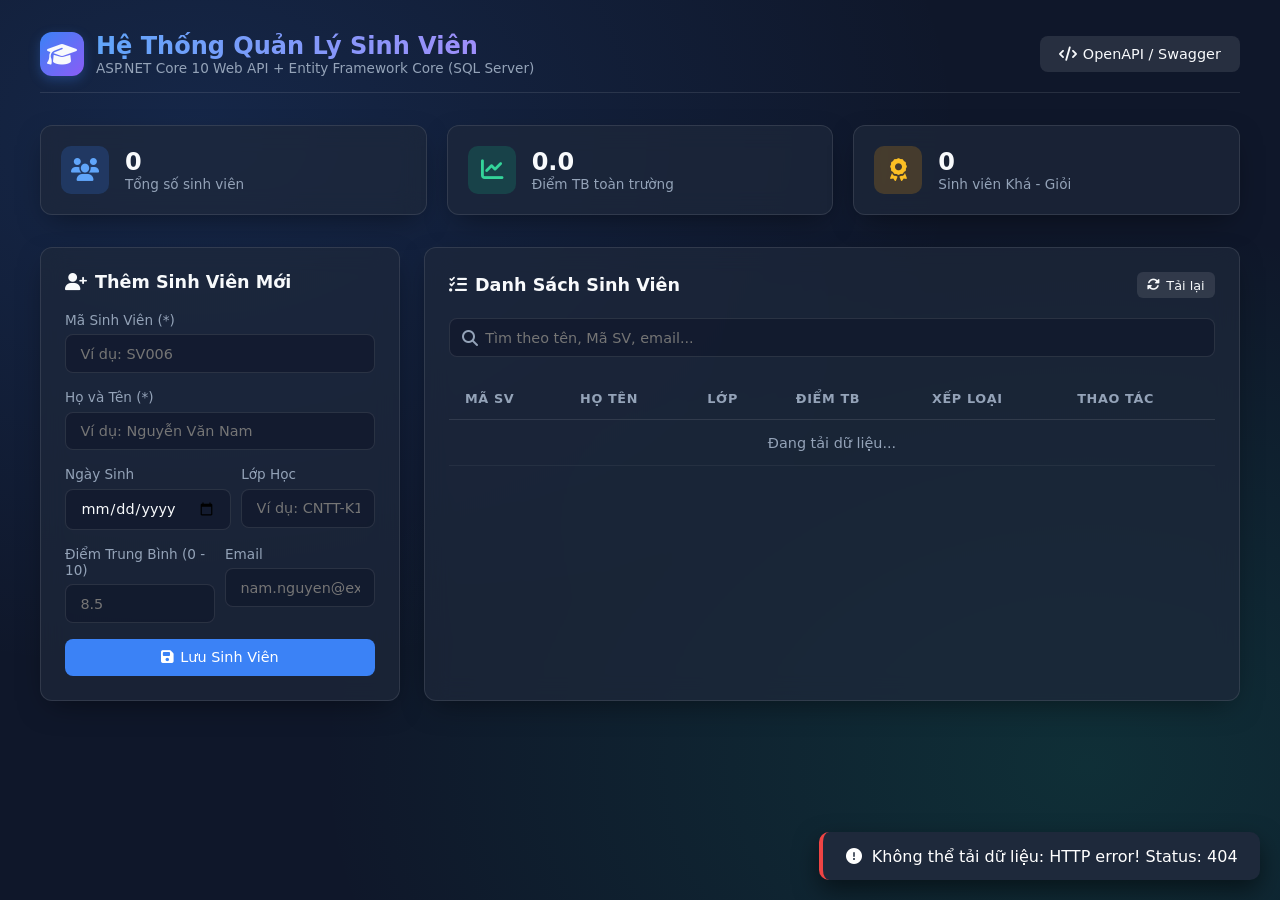
==== wwwroot/index.html @ ba17fbe3 "feature: CURD student backend" ====
<!DOCTYPE html>
<html lang="vi">
<head>
  <meta charset="UTF-8">
  <meta name="viewport" content="width=device-width, initial-scale=1.0">
  <title>Quản Lý Sinh Viên - ASP.NET Core & SQL Server</title>
  <link rel="stylesheet" href="css/style.css">
  <link rel="stylesheet" href="https://cdnjs.cloudflare.com/ajax/libs/font-awesome/6.4.0/css/all.min.css">
</head>
<body>
  <div class="container">
    <!-- Header -->
    <header>
      <div class="brand">
        <div class="brand-icon">
          <i class="fa-solid fa-graduation-cap"></i>
        </div>
        <div class="brand-title">
          <h1>Hệ Thống Quản Lý Sinh Viên</h1>
          <p>ASP.NET Core 10 Web API + Entity Framework Core (SQL Server)</p>
        </div>
      </div>
      <div class="header-actions">
        <a href="/swagger" target="_blank" class="btn btn-secondary">
          <i class="fa-solid fa-code"></i> OpenAPI / Swagger
        </a>
      </div>
    </header>

    <!-- Stats Dashboard -->
    <div class="stats-grid">
      <div class="stat-card">
        <div class="stat-icon blue">
          <i class="fa-solid fa-users"></i>
        </div>
        <div class="stat-info">
          <h3 id="statTotalStudents">0</h3>
          <p>Tổng số sinh viên</p>
        </div>
      </div>
      <div class="stat-card">
        <div class="stat-icon green">
          <i class="fa-solid fa-chart-line"></i>
        </div>
        <div class="stat-info">
          <h3 id="statAvgGrade">0.0</h3>
          <p>Điểm TB toàn trường</p>
        </div>
      </div>
      <div class="stat-card">
        <div class="stat-icon amber">
          <i class="fa-solid fa-award"></i>
        </div>
        <div class="stat-info">
          <h3 id="statGoodStudents">0</h3>
          <p>Sinh viên Khá - Giỏi</p>
        </div>
      </div>
    </div>

    <!-- Main Content Layout -->
    <div class="main-layout">
      <!-- Left Column: Add/Edit Form -->
      <div class="card">
        <div class="card-header">
          <div class="card-title" id="formTitle">
            <i class="fa-solid fa-user-plus"></i> Thêm Sinh Viên Mới
          </div>
          <button type="button" id="btnCancelEdit" class="btn btn-secondary btn-sm" style="display: none;" onclick="resetForm()">
            Hủy sửa
          </button>
        </div>
        
        <form id="studentForm" onsubmit="handleFormSubmit(event)">
          <input type="hidden" id="studentId" value="0">
          
          <div class="form-group">
            <label for="studentCode">Mã Sinh Viên (*)</label>
            <input type="text" id="studentCode" class="form-control" placeholder="Ví dụ: SV006" required>
          </div>
          
          <div class="form-group">
            <label for="fullName">Họ và Tên (*)</label>
            <input type="text" id="fullName" class="form-control" placeholder="Ví dụ: Nguyễn Văn Nam" required>
          </div>
          
          <div class="form-row">
            <div class="form-group">
              <label for="dateOfBirth">Ngày Sinh</label>
              <input type="date" id="dateOfBirth" class="form-control" required>
            </div>
            <div class="form-group">
              <label for="className">Lớp Học</label>
              <input type="text" id="className" class="form-control" placeholder="Ví dụ: CNTT-K15A" required>
            </div>
          </div>
          
          <div class="form-row">
            <div class="form-group">
              <label for="gpa">Điểm Trung Bình (0 - 10)</label>
              <input type="number" step="0.1" min="0" max="10" id="gpa" class="form-control" placeholder="8.5" required>
            </div>
            <div class="form-group">
              <label for="email">Email</label>
              <input type="email" id="email" class="form-control" placeholder="nam.nguyen@example.com">
            </div>
          </div>
          
          <button type="submit" id="btnSubmit" class="btn btn-primary btn-block">
            <i class="fa-solid fa-floppy-disk"></i> Lưu Sinh Viên
          </button>
        </form>
      </div>

      <!-- Right Column: Student List & Search -->
      <div class="card">
        <div class="card-header">
          <div class="card-title">
            <i class="fa-solid fa-list-check"></i> Danh Sách Sinh Viên
          </div>
          <button class="btn btn-secondary btn-sm" onclick="loadStudents()">
            <i class="fa-solid fa-rotate"></i> Tải lại
          </button>
        </div>

        <div class="filter-bar">
          <div class="search-box">
            <i class="fa-solid fa-magnifying-glass search-icon"></i>
            <input type="text" id="searchInput" class="form-control" placeholder="Tìm theo tên, Mã SV, email..." oninput="handleSearch()">
          </div>
        </div>

        <div class="table-container">
          <table>
            <thead>
              <tr>
                <th>Mã SV</th>
                <th>Họ tên</th>
                <th>Lớp</th>
                <th>Điểm TB</th>
                <th>Xếp loại</th>
                <th>Thao tác</th>
              </tr>
            </thead>
            <tbody id="studentTableBody">
              <tr>
                <td colspan="6" style="text-align: center; color: var(--text-muted);">Đang tải dữ liệu...</td>
              </tr>
            </tbody>
          </table>
        </div>
      </div>
    </div>
  </div>

  <div id="toastContainer" class="toast-container"></div>

  <script src="js/app.js"></script>
</body>
</html>
---- wwwroot/css/style.css ----
:root {
  --bg-primary: #0f172a;
  --bg-card: rgba(30, 41, 59, 0.7);
  --bg-card-border: rgba(255, 255, 255, 0.1);
  --text-main: #f8fafc;
  --text-muted: #94a3b8;
  --primary: #3b82f6;
  --primary-hover: #2563eb;
  --success: #10b981;
  --warning: #f59e0b;
  --danger: #ef4444;
  --danger-hover: #dc2626;
  --radius: 12px;
  --shadow: 0 10px 30px -10px rgba(0, 0, 0, 0.5);
}

* {
  box-sizing: border-box;
  margin: 0;
  padding: 0;
  font-family: 'Inter', system-ui, -apple-system, BlinkMacSystemFont, "Segoe UI", Roboto, sans-serif;
}

body {
  background-color: var(--bg-primary);
  background-image: 
    radial-gradient(at 15% 15%, rgba(59, 130, 246, 0.15) 0px, transparent 50%),
    radial-gradient(at 85% 85%, rgba(16, 185, 129, 0.15) 0px, transparent 50%);
  background-attachment: fixed;
  color: var(--text-main);
  min-height: 100vh;
  padding: 2rem 1rem;
}

.container {
  max-width: 1200px;
  margin: 0 auto;
}

header {
  display: flex;
  justify-content: space-between;
  align-items: center;
  margin-bottom: 2rem;
  padding-bottom: 1rem;
  border-bottom: 1px solid var(--bg-card-border);
}

.brand {
  display: flex;
  align-items: center;
  gap: 12px;
}

.brand-icon {
  width: 44px;
  height: 44px;
  background: linear-gradient(135deg, #3b82f6, #8b5cf6);
  border-radius: 12px;
  display: flex;
  align-items: center;
  justify-content: center;
  font-size: 1.5rem;
  box-shadow: 0 4px 12px rgba(59, 130, 246, 0.3);
}

.brand-title h1 {
  font-size: 1.5rem;
  font-weight: 700;
  background: linear-gradient(90deg, #60a5fa, #a78bfa);
  -webkit-background-clip: text;
  -webkit-text-fill-color: transparent;
}

.brand-title p {
  font-size: 0.85rem;
  color: var(--text-muted);
}

.header-actions {
  display: flex;
  gap: 10px;
}

/* Stat Grid */
.stats-grid {
  display: grid;
  grid-template-columns: repeat(auto-fit, minmax(240px, 1fr));
  gap: 1.25rem;
  margin-bottom: 2rem;
}

.stat-card {
  background: var(--bg-card);
  backdrop-filter: blur(12px);
  border: 1px solid var(--bg-card-border);
  border-radius: var(--radius);
  padding: 1.25rem;
  display: flex;
  align-items: center;
  gap: 1rem;
  box-shadow: var(--shadow);
}

.stat-icon {
  width: 48px;
  height: 48px;
  border-radius: 10px;
  display: flex;
  align-items: center;
  justify-content: center;
  font-size: 1.4rem;
}

.stat-icon.blue { background: rgba(59, 130, 246, 0.2); color: #60a5fa; }
.stat-icon.green { background: rgba(16, 185, 129, 0.2); color: #34d399; }
.stat-icon.amber { background: rgba(245, 158, 11, 0.2); color: #fbbf24; }

.stat-info h3 {
  font-size: 1.5rem;
  font-weight: 700;
}

.stat-info p {
  font-size: 0.85rem;
  color: var(--text-muted);
}

/* Main Grid Layout */
.main-layout {
  display: grid;
  grid-template-columns: 360px 1fr;
  gap: 1.5rem;
}

@media (max-width: 900px) {
  .main-layout {
    grid-template-columns: 1fr;
  }
}

/* Card Components */
.card {
  background: var(--bg-card);
  backdrop-filter: blur(12px);
  border: 1px solid var(--bg-card-border);
  border-radius: var(--radius);
  padding: 1.5rem;
  box-shadow: var(--shadow);
}

.card-header {
  display: flex;
  justify-content: space-between;
  align-items: center;
  margin-bottom: 1.25rem;
}

.card-title {
  font-size: 1.1rem;
  font-weight: 600;
  display: flex;
  align-items: center;
  gap: 8px;
}

/* Form Styles */
.form-group {
  margin-bottom: 1rem;
}

.form-group label {
  display: block;
  font-size: 0.85rem;
  font-weight: 500;
  margin-bottom: 0.4rem;
  color: var(--text-muted);
}

.form-control {
  width: 100%;
  padding: 0.65rem 0.9rem;
  background: rgba(15, 23, 42, 0.6);
  border: 1px solid var(--bg-card-border);
  border-radius: 8px;
  color: var(--text-main);
  font-size: 0.9rem;
  transition: all 0.2s;
}

.form-control:focus {
  outline: none;
  border-color: var(--primary);
  box-shadow: 0 0 0 3px rgba(59, 130, 246, 0.2);
}

.form-row {
  display: grid;
  grid-template-columns: 1fr 1fr;
  gap: 10px;
}

/* Buttons */
.btn {
  display: inline-flex;
  align-items: center;
  justify-content: center;
  gap: 6px;
  padding: 0.65rem 1.2rem;
  font-size: 0.9rem;
  font-weight: 500;
  border-radius: 8px;
  border: none;
  cursor: pointer;
  transition: all 0.2s;
  text-decoration: none;
}

.btn-primary {
  background: var(--primary);
  color: white;
}

.btn-primary:hover {
  background: var(--primary-hover);
  transform: translateY(-1px);
}

.btn-secondary {
  background: rgba(255, 255, 255, 0.1);
  color: var(--text-main);
}

.btn-secondary:hover {
  background: rgba(255, 255, 255, 0.15);
}

.btn-danger {
  background: rgba(239, 68, 68, 0.2);
  color: #fca5a5;
  border: 1px solid rgba(239, 68, 68, 0.3);
}

.btn-danger:hover {
  background: var(--danger);
  color: white;
}

.btn-sm {
  padding: 0.35rem 0.65rem;
  font-size: 0.8rem;
  border-radius: 6px;
}

.btn-block {
  width: 100%;
}

/* Table Styles */
.table-container {
  overflow-x: auto;
}

table {
  width: 100%;
  border-collapse: collapse;
  text-align: left;
}

th {
  padding: 0.85rem 1rem;
  font-size: 0.8rem;
  text-transform: uppercase;
  letter-spacing: 0.05em;
  color: var(--text-muted);
  border-bottom: 1px solid var(--bg-card-border);
}

td {
  padding: 0.9rem 1rem;
  font-size: 0.9rem;
  border-bottom: 1px solid rgba(255, 255, 255, 0.05);
}

tr:hover td {
  background: rgba(255, 255, 255, 0.02);
}

.badge {
  display: inline-block;
  padding: 0.25rem 0.6rem;
  border-radius: 20px;
  font-size: 0.75rem;
  font-weight: 600;
}

.badge-excel { background: rgba(16, 185, 129, 0.2); color: #34d399; }
.badge-good { background: rgba(59, 130, 246, 0.2); color: #60a5fa; }
.badge-average { background: rgba(245, 158, 11, 0.2); color: #fbbf24; }
.badge-poor { background: rgba(239, 68, 68, 0.2); color: #fca5a5; }

/* Filter & Search Bar */
.filter-bar {
  display: flex;
  gap: 12px;
  margin-bottom: 1.25rem;
}

.search-box {
  position: relative;
  flex: 1;
}

.search-box input {
  padding-left: 2.2rem;
}

.search-icon {
  position: absolute;
  left: 0.8rem;
  top: 50%;
  transform: translateY(-50%);
  color: var(--text-muted);
}

/* Toast Messages */
.toast-container {
  position: fixed;
  bottom: 20px;
  right: 20px;
  z-index: 1000;
}

.toast {
  background: #1e293b;
  color: white;
  padding: 0.9rem 1.4rem;
  border-radius: 10px;
  border-left: 4px solid var(--primary);
  box-shadow: 0 10px 25px rgba(0,0,0,0.5);
  margin-top: 10px;
  display: flex;
  align-items: center;
  gap: 10px;
  animation: slideIn 0.3s forwards;
}

.toast.success { border-color: var(--success); }
.toast.error { border-color: var(--danger); }

@keyframes slideIn {
  from { transform: translateX(100%); opacity: 0; }
  to { transform: translateX(0); opacity: 1; }
}
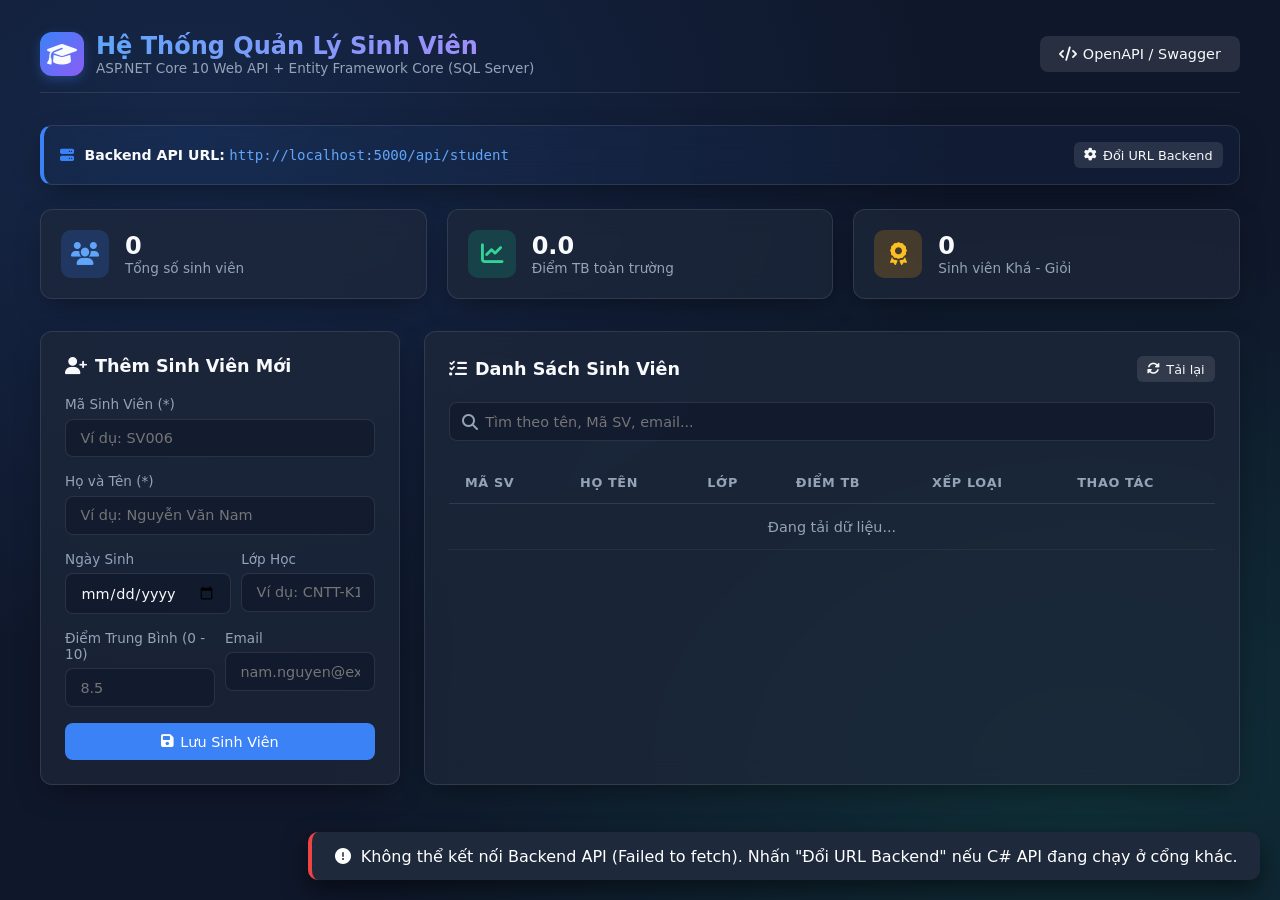
==== commit 560fbd63: "add dynamic Backend API URL UI bar and dynamic Swagger link for Vercel deployment" ====
--- a/wwwroot/index.html
+++ b/wwwroot/index.html
@@ -21,11 +21,26 @@
         </div>
       </div>
       <div class="header-actions">
-        <a href="/swagger" target="_blank" class="btn btn-secondary">
+        <a id="swaggerLink" href="/swagger" target="_blank" class="btn btn-secondary">
           <i class="fa-solid fa-code"></i> OpenAPI / Swagger
         </a>
       </div>
     </header>
+
+    <!-- API Connection Status Bar for Cloud Deployments -->
+    <div id="apiConfigBar" class="card" style="margin-bottom: 1.5rem; padding: 1rem; border-left: 4px solid #3b82f6; background: rgba(59, 130, 246, 0.05);">
+      <div style="display: flex; flex-wrap: wrap; justify-content: space-between; align-items: center; gap: 10px;">
+        <div style="font-size: 0.88rem;">
+          <i class="fa-solid fa-server" style="color: #3b82f6; margin-right: 6px;"></i>
+          <strong>Backend API URL:</strong> <span id="currentApiUrl" style="color: #60a5fa; font-family: monospace;"></span>
+        </div>
+        <div style="display: flex; gap: 8px;">
+          <button class="btn btn-secondary btn-sm" onclick="promptChangeApiUrl()">
+            <i class="fa-solid fa-gear"></i> Đổi URL Backend
+          </button>
+        </div>
+      </div>
+    </div>
 
     <!-- Stats Dashboard -->
     <div class="stats-grid">
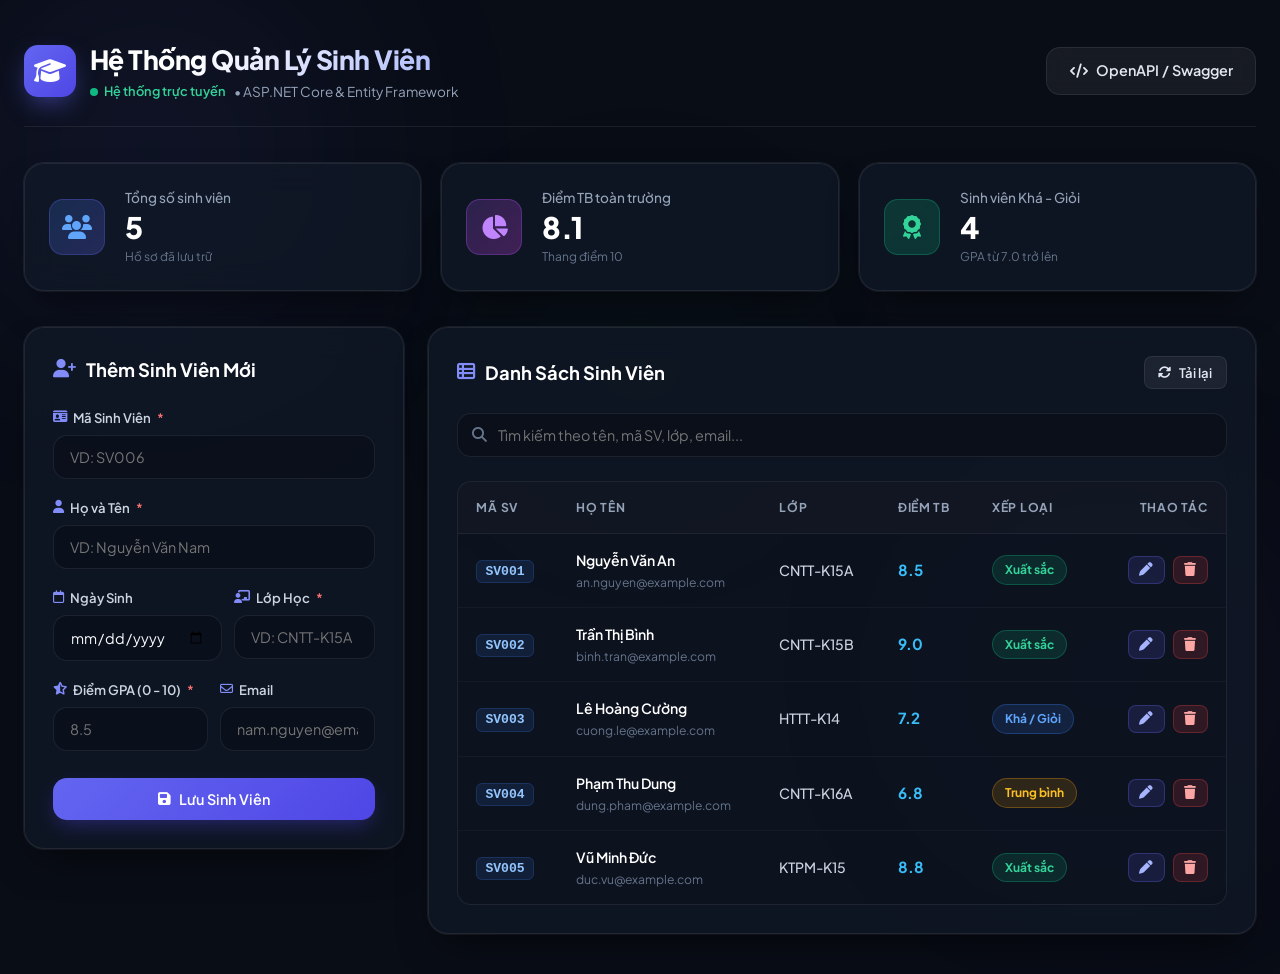
==== commit 8e6a93db: "style: redesign UI with modern glassmorphism aesthetic and remove backend API config bar" ====
--- a/wwwroot/index.html
+++ b/wwwroot/index.html
@@ -3,121 +3,123 @@
 <head>
   <meta charset="UTF-8">
   <meta name="viewport" content="width=device-width, initial-scale=1.0">
-  <title>Quản Lý Sinh Viên - ASP.NET Core & SQL Server</title>
+  <title>Hệ Thống Quản Lý Sinh Viên</title>
+  <link rel="preconnect" href="https://fonts.googleapis.com">
+  <link rel="preconnect" href="https://fonts.gstatic.com" crossorigin>
+  <link href="https://fonts.googleapis.com/css2?family=Plus+Jakarta+Sans:wght@400;500;600;700;800&display=swap" rel="stylesheet">
   <link rel="stylesheet" href="css/style.css">
-  <link rel="stylesheet" href="https://cdnjs.cloudflare.com/ajax/libs/font-awesome/6.4.0/css/all.min.css">
+  <link rel="stylesheet" href="https://cdnjs.cloudflare.com/ajax/libs/font-awesome/6.5.1/css/all.min.css">
 </head>
 <body>
+  <!-- Ambient background glow elements -->
+  <div class="glow-orb glow-1"></div>
+  <div class="glow-orb glow-2"></div>
+  <div class="glow-orb glow-3"></div>
+
   <div class="container">
     <!-- Header -->
-    <header>
+    <header class="app-header">
       <div class="brand">
         <div class="brand-icon">
           <i class="fa-solid fa-graduation-cap"></i>
         </div>
         <div class="brand-title">
           <h1>Hệ Thống Quản Lý Sinh Viên</h1>
-          <p>ASP.NET Core 10 Web API + Entity Framework Core (SQL Server)</p>
+          <p class="subtitle">
+            <span class="live-indicator"><span class="pulse-dot"></span>Hệ thống trực tuyến</span>
+            • ASP.NET Core &amp; Entity Framework
+          </p>
         </div>
       </div>
       <div class="header-actions">
-        <a id="swaggerLink" href="/swagger" target="_blank" class="btn btn-secondary">
+        <a id="swaggerLink" href="/swagger" target="_blank" class="btn btn-glass">
           <i class="fa-solid fa-code"></i> OpenAPI / Swagger
         </a>
       </div>
     </header>
 
-    <!-- API Connection Status Bar for Cloud Deployments -->
-    <div id="apiConfigBar" class="card" style="margin-bottom: 1.5rem; padding: 1rem; border-left: 4px solid #3b82f6; background: rgba(59, 130, 246, 0.05);">
-      <div style="display: flex; flex-wrap: wrap; justify-content: space-between; align-items: center; gap: 10px;">
-        <div style="font-size: 0.88rem;">
-          <i class="fa-solid fa-server" style="color: #3b82f6; margin-right: 6px;"></i>
-          <strong>Backend API URL:</strong> <span id="currentApiUrl" style="color: #60a5fa; font-family: monospace;"></span>
+    <!-- Stats Dashboard -->
+    <section class="stats-grid" aria-label="Thống kê">
+      <div class="stat-card">
+        <div class="stat-icon-wrapper blue">
+          <i class="fa-solid fa-users"></i>
         </div>
-        <div style="display: flex; gap: 8px;">
-          <button class="btn btn-secondary btn-sm" onclick="promptChangeApiUrl()">
-            <i class="fa-solid fa-gear"></i> Đổi URL Backend
-          </button>
+        <div class="stat-content">
+          <span class="stat-label">Tổng số sinh viên</span>
+          <div class="stat-number" id="statTotalStudents">0</div>
+          <span class="stat-sub">Hồ sơ đã lưu trữ</span>
         </div>
       </div>
-    </div>
 
-    <!-- Stats Dashboard -->
-    <div class="stats-grid">
       <div class="stat-card">
-        <div class="stat-icon blue">
-          <i class="fa-solid fa-users"></i>
+        <div class="stat-icon-wrapper purple">
+          <i class="fa-solid fa-chart-pie"></i>
         </div>
-        <div class="stat-info">
-          <h3 id="statTotalStudents">0</h3>
-          <p>Tổng số sinh viên</p>
+        <div class="stat-content">
+          <span class="stat-label">Điểm TB toàn trường</span>
+          <div class="stat-number" id="statAvgGrade">0.0</div>
+          <span class="stat-sub">Thang điểm 10</span>
         </div>
       </div>
+
       <div class="stat-card">
-        <div class="stat-icon green">
-          <i class="fa-solid fa-chart-line"></i>
+        <div class="stat-icon-wrapper emerald">
+          <i class="fa-solid fa-award"></i>
         </div>
-        <div class="stat-info">
-          <h3 id="statAvgGrade">0.0</h3>
-          <p>Điểm TB toàn trường</p>
+        <div class="stat-content">
+          <span class="stat-label">Sinh viên Khá - Giỏi</span>
+          <div class="stat-number" id="statGoodStudents">0</div>
+          <span class="stat-sub">GPA từ 7.0 trở lên</span>
         </div>
       </div>
-      <div class="stat-card">
-        <div class="stat-icon amber">
-          <i class="fa-solid fa-award"></i>
-        </div>
-        <div class="stat-info">
-          <h3 id="statGoodStudents">0</h3>
-          <p>Sinh viên Khá - Giỏi</p>
-        </div>
-      </div>
-    </div>
+    </section>
 
     <!-- Main Content Layout -->
-    <div class="main-layout">
+    <main class="main-layout">
       <!-- Left Column: Add/Edit Form -->
-      <div class="card">
+      <section class="glass-card form-section">
         <div class="card-header">
           <div class="card-title" id="formTitle">
-            <i class="fa-solid fa-user-plus"></i> Thêm Sinh Viên Mới
+            <i class="fa-solid fa-user-plus"></i>
+            <span>Thêm Sinh Viên Mới</span>
           </div>
           <button type="button" id="btnCancelEdit" class="btn btn-secondary btn-sm" style="display: none;" onclick="resetForm()">
-            Hủy sửa
+            <i class="fa-solid fa-xmark"></i> Hủy
           </button>
         </div>
         
-        <form id="studentForm" onsubmit="handleFormSubmit(event)">
+        <form id="studentForm" onsubmit="handleFormSubmit(event)" autocomplete="off">
           <input type="hidden" id="studentId" value="0">
           
           <div class="form-group">
-            <label for="studentCode">Mã Sinh Viên (*)</label>
-            <input type="text" id="studentCode" class="form-control" placeholder="Ví dụ: SV006" required>
+            <label for="studentCode"><i class="fa-solid fa-id-card"></i> Mã Sinh Viên <span class="required">*</span></label>
+            <input type="text" id="studentCode" class="form-control" placeholder="VD: SV006" required>
           </div>
           
           <div class="form-group">
-            <label for="fullName">Họ và Tên (*)</label>
-            <input type="text" id="fullName" class="form-control" placeholder="Ví dụ: Nguyễn Văn Nam" required>
+            <label for="fullName"><i class="fa-solid fa-user"></i> Họ và Tên <span class="required">*</span></label>
+            <input type="text" id="fullName" class="form-control" placeholder="VD: Nguyễn Văn Nam" required>
           </div>
           
           <div class="form-row">
             <div class="form-group">
-              <label for="dateOfBirth">Ngày Sinh</label>
+              <label for="dateOfBirth"><i class="fa-regular fa-calendar"></i> Ngày Sinh</label>
               <input type="date" id="dateOfBirth" class="form-control" required>
             </div>
             <div class="form-group">
-              <label for="className">Lớp Học</label>
-              <input type="text" id="className" class="form-control" placeholder="Ví dụ: CNTT-K15A" required>
+              <label for="className"><i class="fa-solid fa-chalkboard-user"></i> Lớp Học <span class="required">*</span></label>
+              <input type="text" id="className" class="form-control" placeholder="VD: CNTT-K15A" required>
             </div>
           </div>
           
           <div class="form-row">
             <div class="form-group">
-              <label for="gpa">Điểm Trung Bình (0 - 10)</label>
+              <label for="gpa"><i class="fa-solid fa-star-half-stroke"></i> Điểm GPA (0 - 10) <span class="required">*</span></label>
               <input type="number" step="0.1" min="0" max="10" id="gpa" class="form-control" placeholder="8.5" required>
             </div>
             <div class="form-group">
-              <label for="email">Email</label>
-              <input type="email" id="email" class="form-control" placeholder="nam.nguyen@example.com">
+              <label for="email"><i class="fa-regular fa-envelope"></i> Email</label>
+              <input type="email" id="email" class="form-control" placeholder="nam.nguyen@email.com">
             </div>
           </div>
           
@@ -125,15 +127,16 @@
             <i class="fa-solid fa-floppy-disk"></i> Lưu Sinh Viên
           </button>
         </form>
-      </div>
+      </section>
 
       <!-- Right Column: Student List & Search -->
-      <div class="card">
+      <section class="glass-card table-section">
         <div class="card-header">
           <div class="card-title">
-            <i class="fa-solid fa-list-check"></i> Danh Sách Sinh Viên
+            <i class="fa-solid fa-table-list"></i>
+            <span>Danh Sách Sinh Viên</span>
           </div>
-          <button class="btn btn-secondary btn-sm" onclick="loadStudents()">
+          <button class="btn btn-glass btn-sm" onclick="loadStudents()" title="Tải lại dữ liệu">
             <i class="fa-solid fa-rotate"></i> Tải lại
           </button>
         </div>
@@ -141,7 +144,7 @@
         <div class="filter-bar">
           <div class="search-box">
             <i class="fa-solid fa-magnifying-glass search-icon"></i>
-            <input type="text" id="searchInput" class="form-control" placeholder="Tìm theo tên, Mã SV, email..." oninput="handleSearch()">
+            <input type="text" id="searchInput" class="form-control" placeholder="Tìm kiếm theo tên, mã SV, lớp, email..." oninput="handleSearch()">
           </div>
         </div>
 
@@ -150,22 +153,24 @@
             <thead>
               <tr>
                 <th>Mã SV</th>
-                <th>Họ tên</th>
+                <th>Họ Tên</th>
                 <th>Lớp</th>
                 <th>Điểm TB</th>
-                <th>Xếp loại</th>
-                <th>Thao tác</th>
+                <th>Xếp Loại</th>
+                <th style="text-align: right;">Thao Tác</th>
               </tr>
             </thead>
             <tbody id="studentTableBody">
               <tr>
-                <td colspan="6" style="text-align: center; color: var(--text-muted);">Đang tải dữ liệu...</td>
+                <td colspan="6" class="loading-state">
+                  <i class="fa-solid fa-spinner fa-spin"></i> Đang tải dữ liệu...
+                </td>
               </tr>
             </tbody>
           </table>
         </div>
-      </div>
-    </div>
+      </section>
+    </main>
   </div>
 
   <div id="toastContainer" class="toast-container"></div>
--- a/wwwroot/css/style.css
+++ b/wwwroot/css/style.css
@@ -1,264 +1,484 @@
 :root {
-  --bg-primary: #0f172a;
-  --bg-card: rgba(30, 41, 59, 0.7);
-  --bg-card-border: rgba(255, 255, 255, 0.1);
+  --bg-dark: #090d16;
+  --bg-card: rgba(17, 24, 39, 0.75);
+  --bg-card-hover: rgba(26, 36, 56, 0.85);
+  --border-subtle: rgba(255, 255, 255, 0.08);
+  --border-focus: rgba(99, 102, 241, 0.5);
+
   --text-main: #f8fafc;
   --text-muted: #94a3b8;
-  --primary: #3b82f6;
-  --primary-hover: #2563eb;
+  --text-dim: #64748b;
+
+  --primary: #4f46e5;
+  --primary-gradient: linear-gradient(135deg, #6366f1 0%, #4f46e5 100%);
+  --primary-hover: #4338ca;
+  --accent-blue: #38bdf8;
+  --accent-purple: #a855f7;
+  --accent-emerald: #10b981;
+
   --success: #10b981;
   --warning: #f59e0b;
   --danger: #ef4444;
-  --danger-hover: #dc2626;
-  --radius: 12px;
-  --shadow: 0 10px 30px -10px rgba(0, 0, 0, 0.5);
+
+  --radius-sm: 8px;
+  --radius-md: 14px;
+  --radius-lg: 20px;
+  --radius-full: 9999px;
+
+  --shadow-card: 0 20px 40px -15px rgba(0, 0, 0, 0.6), 0 0 0 1px var(--border-subtle);
+  --shadow-btn: 0 8px 20px -4px rgba(79, 70, 229, 0.4);
 }
 
 * {
   box-sizing: border-box;
   margin: 0;
   padding: 0;
-  font-family: 'Inter', system-ui, -apple-system, BlinkMacSystemFont, "Segoe UI", Roboto, sans-serif;
+  font-family: 'Plus Jakarta Sans', system-ui, -apple-system, BlinkMacSystemFont, "Segoe UI", Roboto, sans-serif;
 }
 
 body {
-  background-color: var(--bg-primary);
-  background-image: 
-    radial-gradient(at 15% 15%, rgba(59, 130, 246, 0.15) 0px, transparent 50%),
-    radial-gradient(at 85% 85%, rgba(16, 185, 129, 0.15) 0px, transparent 50%);
-  background-attachment: fixed;
+  background-color: var(--bg-dark);
   color: var(--text-main);
   min-height: 100vh;
-  padding: 2rem 1rem;
+  padding: 2.5rem 1.5rem;
+  position: relative;
+  overflow-x: hidden;
+  line-height: 1.5;
+}
+
+/* Ambient Animated Glows */
+.glow-orb {
+  position: fixed;
+  border-radius: 50%;
+  filter: blur(120px);
+  pointer-events: none;
+  z-index: 0;
+  opacity: 0.4;
+}
+
+.glow-1 {
+  width: 500px;
+  height: 500px;
+  background: radial-gradient(circle, rgba(99, 102, 241, 0.4), transparent 70%);
+  top: -100px;
+  left: -100px;
+}
+
+.glow-2 {
+  width: 450px;
+  height: 450px;
+  background: radial-gradient(circle, rgba(168, 85, 247, 0.3), transparent 70%);
+  bottom: 0px;
+  right: -50px;
+}
+
+.glow-3 {
+  width: 350px;
+  height: 350px;
+  background: radial-gradient(circle, rgba(16, 185, 129, 0.2), transparent 70%);
+  top: 40%;
+  left: 50%;
+  transform: translate(-50%, -50%);
 }
 
 .container {
-  max-width: 1200px;
+  max-width: 1240px;
   margin: 0 auto;
-}
-
-header {
+  position: relative;
+  z-index: 1;
+}
+
+/* ─── HEADER ─────────────────────────────────────────────────────────── */
+
+.app-header {
   display: flex;
   justify-content: space-between;
   align-items: center;
-  margin-bottom: 2rem;
-  padding-bottom: 1rem;
-  border-bottom: 1px solid var(--bg-card-border);
+  margin-bottom: 2.25rem;
+  padding-bottom: 1.5rem;
+  border-bottom: 1px solid var(--border-subtle);
+  flex-wrap: wrap;
+  gap: 1.25rem;
 }
 
 .brand {
   display: flex;
   align-items: center;
-  gap: 12px;
+  gap: 14px;
 }
 
 .brand-icon {
-  width: 44px;
-  height: 44px;
-  background: linear-gradient(135deg, #3b82f6, #8b5cf6);
-  border-radius: 12px;
+  width: 52px;
+  height: 52px;
+  background: var(--primary-gradient);
+  border-radius: var(--radius-md);
+  display: flex;
+  align-items: center;
+  justify-content: center;
+  font-size: 1.6rem;
+  color: #fff;
+  box-shadow: 0 10px 25px -5px rgba(99, 102, 241, 0.5);
+}
+
+.brand-title h1 {
+  font-size: 1.65rem;
+  font-weight: 800;
+  letter-spacing: -0.02em;
+  background: linear-gradient(135deg, #ffffff 30%, #a5b4fc 100%);
+  -webkit-background-clip: text;
+  -webkit-text-fill-color: transparent;
+}
+
+.brand-title .subtitle {
+  font-size: 0.85rem;
+  color: var(--text-muted);
+  display: flex;
+  align-items: center;
+  gap: 8px;
+  margin-top: 2px;
+}
+
+.live-indicator {
+  display: inline-flex;
+  align-items: center;
+  gap: 6px;
+  color: #34d399;
+  font-weight: 600;
+  font-size: 0.8rem;
+}
+
+.pulse-dot {
+  width: 8px;
+  height: 8px;
+  background-color: #10b981;
+  border-radius: 50%;
+  display: inline-block;
+  box-shadow: 0 0 0 0 rgba(16, 185, 129, 0.7);
+  animation: pulse 2s infinite;
+}
+
+@keyframes pulse {
+  0% { transform: scale(0.95); box-shadow: 0 0 0 0 rgba(16, 185, 129, 0.7); }
+  70% { transform: scale(1); box-shadow: 0 0 0 8px rgba(16, 185, 129, 0); }
+  100% { transform: scale(0.95); box-shadow: 0 0 0 0 rgba(16, 185, 129, 0); }
+}
+
+/* ─── STATS DASHBOARD ────────────────────────────────────────────────── */
+
+.stats-grid {
+  display: grid;
+  grid-template-columns: repeat(auto-fit, minmax(280px, 1fr));
+  gap: 1.25rem;
+  margin-bottom: 2.25rem;
+}
+
+.stat-card {
+  background: var(--bg-card);
+  backdrop-filter: blur(16px);
+  -webkit-backdrop-filter: blur(16px);
+  border: 1px solid var(--border-subtle);
+  border-radius: var(--radius-lg);
+  padding: 1.5rem;
+  display: flex;
+  align-items: center;
+  gap: 1.25rem;
+  box-shadow: var(--shadow-card);
+  transition: all 0.3s cubic-bezier(0.16, 1, 0.3, 1);
+}
+
+.stat-card:hover {
+  transform: translateY(-3px);
+  border-color: rgba(255, 255, 255, 0.15);
+  box-shadow: 0 25px 50px -12px rgba(0, 0, 0, 0.7);
+}
+
+.stat-icon-wrapper {
+  width: 56px;
+  height: 56px;
+  border-radius: var(--radius-md);
   display: flex;
   align-items: center;
   justify-content: center;
   font-size: 1.5rem;
-  box-shadow: 0 4px 12px rgba(59, 130, 246, 0.3);
-}
-
-.brand-title h1 {
-  font-size: 1.5rem;
-  font-weight: 700;
-  background: linear-gradient(90deg, #60a5fa, #a78bfa);
-  -webkit-background-clip: text;
-  -webkit-text-fill-color: transparent;
-}
-
-.brand-title p {
+  flex-shrink: 0;
+}
+
+.stat-icon-wrapper.blue {
+  background: linear-gradient(135deg, rgba(59, 130, 246, 0.2), rgba(99, 102, 241, 0.25));
+  color: #60a5fa;
+  border: 1px solid rgba(99, 102, 241, 0.3);
+}
+
+.stat-icon-wrapper.purple {
+  background: linear-gradient(135deg, rgba(168, 85, 247, 0.2), rgba(217, 70, 239, 0.25));
+  color: #c084fc;
+  border: 1px solid rgba(168, 85, 247, 0.3);
+}
+
+.stat-icon-wrapper.emerald {
+  background: linear-gradient(135deg, rgba(16, 185, 129, 0.2), rgba(5, 150, 105, 0.25));
+  color: #34d399;
+  border: 1px solid rgba(16, 185, 129, 0.3);
+}
+
+.stat-content {
+  display: flex;
+  flex-direction: column;
+}
+
+.stat-label {
   font-size: 0.85rem;
+  font-weight: 500;
   color: var(--text-muted);
 }
 
-.header-actions {
-  display: flex;
-  gap: 10px;
-}
-
-/* Stat Grid */
-.stats-grid {
-  display: grid;
-  grid-template-columns: repeat(auto-fit, minmax(240px, 1fr));
-  gap: 1.25rem;
-  margin-bottom: 2rem;
-}
-
-.stat-card {
-  background: var(--bg-card);
-  backdrop-filter: blur(12px);
-  border: 1px solid var(--bg-card-border);
-  border-radius: var(--radius);
-  padding: 1.25rem;
-  display: flex;
-  align-items: center;
-  gap: 1rem;
-  box-shadow: var(--shadow);
-}
-
-.stat-icon {
-  width: 48px;
-  height: 48px;
-  border-radius: 10px;
-  display: flex;
-  align-items: center;
-  justify-content: center;
-  font-size: 1.4rem;
-}
-
-.stat-icon.blue { background: rgba(59, 130, 246, 0.2); color: #60a5fa; }
-.stat-icon.green { background: rgba(16, 185, 129, 0.2); color: #34d399; }
-.stat-icon.amber { background: rgba(245, 158, 11, 0.2); color: #fbbf24; }
-
-.stat-info h3 {
-  font-size: 1.5rem;
-  font-weight: 700;
-}
-
-.stat-info p {
-  font-size: 0.85rem;
-  color: var(--text-muted);
-}
-
-/* Main Grid Layout */
+.stat-number {
+  font-size: 1.85rem;
+  font-weight: 800;
+  color: #ffffff;
+  line-height: 1.2;
+  margin: 2px 0;
+  letter-spacing: -0.02em;
+}
+
+.stat-sub {
+  font-size: 0.75rem;
+  color: var(--text-dim);
+}
+
+/* ─── MAIN LAYOUT ─────────────────────────────────────────────────────── */
+
 .main-layout {
   display: grid;
-  grid-template-columns: 360px 1fr;
+  grid-template-columns: 380px 1fr;
   gap: 1.5rem;
-}
-
-@media (max-width: 900px) {
+  align-items: start;
+}
+
+@media (max-width: 960px) {
   .main-layout {
     grid-template-columns: 1fr;
   }
 }
 
-/* Card Components */
-.card {
+/* ─── GLASS CARDS ─────────────────────────────────────────────────────── */
+
+.glass-card {
   background: var(--bg-card);
-  backdrop-filter: blur(12px);
-  border: 1px solid var(--bg-card-border);
-  border-radius: var(--radius);
-  padding: 1.5rem;
-  box-shadow: var(--shadow);
+  backdrop-filter: blur(16px);
+  -webkit-backdrop-filter: blur(16px);
+  border: 1px solid var(--border-subtle);
+  border-radius: var(--radius-lg);
+  padding: 1.75rem;
+  box-shadow: var(--shadow-card);
 }
 
 .card-header {
   display: flex;
   justify-content: space-between;
   align-items: center;
-  margin-bottom: 1.25rem;
+  margin-bottom: 1.5rem;
 }
 
 .card-title {
-  font-size: 1.1rem;
+  font-size: 1.15rem;
+  font-weight: 700;
+  display: flex;
+  align-items: center;
+  gap: 10px;
+  color: #ffffff;
+}
+
+.card-title i {
+  color: #818cf8;
+}
+
+/* ─── FORMS ───────────────────────────────────────────────────────────── */
+
+.form-group {
+  margin-bottom: 1.15rem;
+}
+
+.form-group label {
+  display: flex;
+  align-items: center;
+  gap: 6px;
+  font-size: 0.82rem;
   font-weight: 600;
-  display: flex;
-  align-items: center;
-  gap: 8px;
-}
-
-/* Form Styles */
-.form-group {
-  margin-bottom: 1rem;
-}
-
-.form-group label {
-  display: block;
-  font-size: 0.85rem;
-  font-weight: 500;
-  margin-bottom: 0.4rem;
-  color: var(--text-muted);
+  margin-bottom: 0.5rem;
+  color: #cbd5e1;
+}
+
+.form-group label i {
+  color: #818cf8;
+  font-size: 0.8rem;
+}
+
+.required {
+  color: #f87171;
 }
 
 .form-control {
   width: 100%;
-  padding: 0.65rem 0.9rem;
-  background: rgba(15, 23, 42, 0.6);
-  border: 1px solid var(--bg-card-border);
-  border-radius: 8px;
+  padding: 0.75rem 1rem;
+  background: rgba(10, 15, 26, 0.7);
+  border: 1px solid var(--border-subtle);
+  border-radius: var(--radius-md);
   color: var(--text-main);
   font-size: 0.9rem;
-  transition: all 0.2s;
+  font-family: inherit;
+  transition: all 0.2s ease;
+}
+
+.form-control:hover {
+  border-color: rgba(255, 255, 255, 0.15);
 }
 
 .form-control:focus {
   outline: none;
-  border-color: var(--primary);
-  box-shadow: 0 0 0 3px rgba(59, 130, 246, 0.2);
+  background: rgba(10, 15, 26, 0.9);
+  border-color: #6366f1;
+  box-shadow: 0 0 0 3px rgba(99, 102, 241, 0.25);
 }
 
 .form-row {
   display: grid;
   grid-template-columns: 1fr 1fr;
-  gap: 10px;
-}
-
-/* Buttons */
+  gap: 12px;
+}
+
+/* ─── BUTTONS ─────────────────────────────────────────────────────────── */
+
 .btn {
   display: inline-flex;
   align-items: center;
   justify-content: center;
-  gap: 6px;
-  padding: 0.65rem 1.2rem;
+  gap: 8px;
+  padding: 0.75rem 1.4rem;
   font-size: 0.9rem;
-  font-weight: 500;
-  border-radius: 8px;
+  font-weight: 600;
+  font-family: inherit;
+  border-radius: var(--radius-md);
   border: none;
   cursor: pointer;
-  transition: all 0.2s;
+  transition: all 0.25s cubic-bezier(0.16, 1, 0.3, 1);
   text-decoration: none;
 }
 
 .btn-primary {
-  background: var(--primary);
-  color: white;
+  background: var(--primary-gradient);
+  color: #ffffff;
+  box-shadow: var(--shadow-btn);
 }
 
 .btn-primary:hover {
-  background: var(--primary-hover);
-  transform: translateY(-1px);
+  background: linear-gradient(135deg, #4f46e5 0%, #4338ca 100%);
+  transform: translateY(-2px);
+  box-shadow: 0 12px 24px -4px rgba(79, 70, 229, 0.5);
+}
+
+.btn-primary:active {
+  transform: translateY(0);
+}
+
+.btn-glass {
+  background: rgba(255, 255, 255, 0.06);
+  color: #e2e8f0;
+  border: 1px solid var(--border-subtle);
+  backdrop-filter: blur(8px);
+}
+
+.btn-glass:hover {
+  background: rgba(255, 255, 255, 0.12);
+  color: #ffffff;
+  border-color: rgba(255, 255, 255, 0.2);
 }
 
 .btn-secondary {
-  background: rgba(255, 255, 255, 0.1);
-  color: var(--text-main);
+  background: rgba(255, 255, 255, 0.08);
+  color: #cbd5e1;
 }
 
 .btn-secondary:hover {
-  background: rgba(255, 255, 255, 0.15);
-}
-
-.btn-danger {
-  background: rgba(239, 68, 68, 0.2);
+  background: rgba(255, 255, 255, 0.14);
+  color: #fff;
+}
+
+.btn-action-edit {
+  background: rgba(99, 102, 241, 0.15);
+  color: #a5b4fc;
+  border: 1px solid rgba(99, 102, 241, 0.3);
+  padding: 0.4rem 0.65rem;
+  border-radius: var(--radius-sm);
+  font-size: 0.85rem;
+}
+
+.btn-action-edit:hover {
+  background: #6366f1;
+  color: #ffffff;
+  transform: scale(1.05);
+}
+
+.btn-action-delete {
+  background: rgba(239, 68, 68, 0.15);
   color: #fca5a5;
   border: 1px solid rgba(239, 68, 68, 0.3);
-}
-
-.btn-danger:hover {
-  background: var(--danger);
-  color: white;
+  padding: 0.4rem 0.65rem;
+  border-radius: var(--radius-sm);
+  font-size: 0.85rem;
+}
+
+.btn-action-delete:hover {
+  background: #ef4444;
+  color: #ffffff;
+  transform: scale(1.05);
 }
 
 .btn-sm {
-  padding: 0.35rem 0.65rem;
-  font-size: 0.8rem;
-  border-radius: 6px;
+  padding: 0.45rem 0.85rem;
+  font-size: 0.82rem;
+  border-radius: var(--radius-sm);
 }
 
 .btn-block {
   width: 100%;
-}
-
-/* Table Styles */
+  margin-top: 0.5rem;
+}
+
+/* ─── SEARCH & FILTER ─────────────────────────────────────────────────── */
+
+.filter-bar {
+  display: flex;
+  gap: 12px;
+  margin-bottom: 1.5rem;
+}
+
+.search-box {
+  position: relative;
+  flex: 1;
+}
+
+.search-box input {
+  padding-left: 2.5rem;
+  background: rgba(10, 15, 26, 0.8);
+}
+
+.search-icon {
+  position: absolute;
+  left: 0.95rem;
+  top: 50%;
+  transform: translateY(-50%);
+  color: var(--text-dim);
+  font-size: 0.95rem;
+}
+
+/* ─── TABLE ───────────────────────────────────────────────────────────── */
+
 .table-container {
   overflow-x: auto;
+  border-radius: var(--radius-md);
+  border: 1px solid var(--border-subtle);
+  background: rgba(10, 15, 26, 0.4);
 }
 
 table {
@@ -268,87 +488,140 @@
 }
 
 th {
-  padding: 0.85rem 1rem;
-  font-size: 0.8rem;
+  padding: 1rem 1.15rem;
+  font-size: 0.76rem;
+  font-weight: 700;
   text-transform: uppercase;
-  letter-spacing: 0.05em;
+  letter-spacing: 0.06em;
   color: var(--text-muted);
-  border-bottom: 1px solid var(--bg-card-border);
+  background: rgba(255, 255, 255, 0.02);
+  border-bottom: 1px solid var(--border-subtle);
 }
 
 td {
-  padding: 0.9rem 1rem;
-  font-size: 0.9rem;
-  border-bottom: 1px solid rgba(255, 255, 255, 0.05);
+  padding: 1rem 1.15rem;
+  font-size: 0.88rem;
+  border-bottom: 1px solid rgba(255, 255, 255, 0.04);
+  vertical-align: middle;
+}
+
+tr:last-child td {
+  border-bottom: none;
 }
 
 tr:hover td {
-  background: rgba(255, 255, 255, 0.02);
-}
+  background: rgba(255, 255, 255, 0.03);
+}
+
+.student-code-badge {
+  font-family: ui-monospace, SFMono-Regular, Menlo, Monaco, Consolas, monospace;
+  font-weight: 700;
+  color: #93c5fd;
+  background: rgba(59, 130, 246, 0.12);
+  padding: 0.2rem 0.5rem;
+  border-radius: 6px;
+  font-size: 0.82rem;
+  border: 1px solid rgba(59, 130, 246, 0.2);
+}
+
+.student-name {
+  font-weight: 600;
+  color: #ffffff;
+}
+
+.student-email {
+  font-size: 0.76rem;
+  color: var(--text-dim);
+  margin-top: 2px;
+}
+
+.student-gpa {
+  font-weight: 700;
+  font-size: 0.95rem;
+  color: #38bdf8;
+}
+
+/* ─── BADGES ──────────────────────────────────────────────────────────── */
 
 .badge {
-  display: inline-block;
-  padding: 0.25rem 0.6rem;
-  border-radius: 20px;
+  display: inline-flex;
+  align-items: center;
+  gap: 5px;
+  padding: 0.3rem 0.75rem;
+  border-radius: var(--radius-full);
   font-size: 0.75rem;
-  font-weight: 600;
-}
-
-.badge-excel { background: rgba(16, 185, 129, 0.2); color: #34d399; }
-.badge-good { background: rgba(59, 130, 246, 0.2); color: #60a5fa; }
-.badge-average { background: rgba(245, 158, 11, 0.2); color: #fbbf24; }
-.badge-poor { background: rgba(239, 68, 68, 0.2); color: #fca5a5; }
-
-/* Filter & Search Bar */
-.filter-bar {
-  display: flex;
-  gap: 12px;
-  margin-bottom: 1.25rem;
-}
-
-.search-box {
-  position: relative;
-  flex: 1;
-}
-
-.search-box input {
-  padding-left: 2.2rem;
-}
-
-.search-icon {
-  position: absolute;
-  left: 0.8rem;
-  top: 50%;
-  transform: translateY(-50%);
+  font-weight: 700;
+}
+
+.badge-excel {
+  background: rgba(16, 185, 129, 0.15);
+  color: #34d399;
+  border: 1px solid rgba(16, 185, 129, 0.3);
+}
+
+.badge-good {
+  background: rgba(59, 130, 246, 0.15);
+  color: #60a5fa;
+  border: 1px solid rgba(59, 130, 246, 0.3);
+}
+
+.badge-average {
+  background: rgba(245, 158, 11, 0.15);
+  color: #fbbf24;
+  border: 1px solid rgba(245, 158, 11, 0.3);
+}
+
+.badge-poor {
+  background: rgba(239, 68, 68, 0.15);
+  color: #f87171;
+  border: 1px solid rgba(239, 68, 68, 0.3);
+}
+
+.actions-cell {
+  display: flex;
+  justify-content: flex-end;
+  gap: 8px;
+}
+
+.loading-state, .empty-state {
+  text-align: center;
+  padding: 3rem 1rem !important;
   color: var(--text-muted);
 }
 
-/* Toast Messages */
+/* ─── TOAST NOTIFICATIONS ─────────────────────────────────────────────── */
+
 .toast-container {
   position: fixed;
-  bottom: 20px;
-  right: 20px;
+  bottom: 24px;
+  right: 24px;
   z-index: 1000;
+  display: flex;
+  flex-direction: column;
+  gap: 10px;
 }
 
 .toast {
-  background: #1e293b;
-  color: white;
+  background: rgba(17, 24, 39, 0.95);
+  backdrop-filter: blur(12px);
+  color: #ffffff;
   padding: 0.9rem 1.4rem;
-  border-radius: 10px;
-  border-left: 4px solid var(--primary);
-  box-shadow: 0 10px 25px rgba(0,0,0,0.5);
-  margin-top: 10px;
-  display: flex;
-  align-items: center;
-  gap: 10px;
-  animation: slideIn 0.3s forwards;
-}
-
-.toast.success { border-color: var(--success); }
-.toast.error { border-color: var(--danger); }
-
-@keyframes slideIn {
-  from { transform: translateX(100%); opacity: 0; }
+  border-radius: var(--radius-md);
+  box-shadow: 0 15px 35px -5px rgba(0, 0, 0, 0.7), 0 0 0 1px var(--border-subtle);
+  display: flex;
+  align-items: center;
+  gap: 12px;
+  font-size: 0.88rem;
+  font-weight: 500;
+  animation: toastSlideIn 0.35s cubic-bezier(0.16, 1, 0.3, 1) forwards;
+}
+
+.toast.success { border-left: 4px solid var(--success); }
+.toast.error   { border-left: 4px solid var(--danger);  }
+.toast.info    { border-left: 4px solid var(--accent-blue); }
+
+@keyframes toastSlideIn {
+  from { transform: translateX(120%); opacity: 0; }
   to { transform: translateX(0); opacity: 1; }
 }
+
